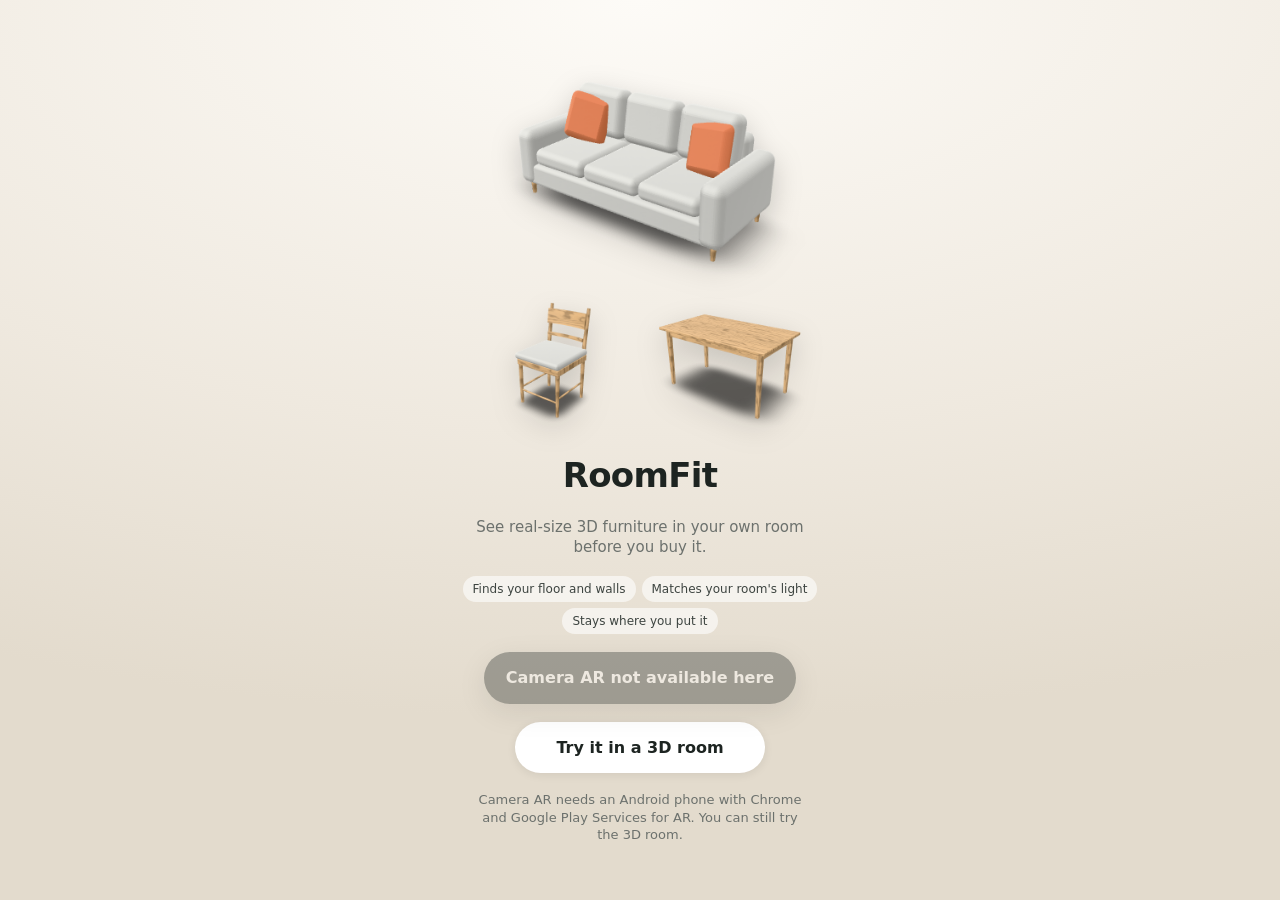
==== web/furniture/index.html @ 558df898 "Add RoomFit: place 3D furniture in your room with the phone camera A WebXR AR web app in web/furnitu" ====
<!doctype html>
<html lang="en">
<head>
<meta charset="utf-8">
<meta name="viewport" content="width=device-width, initial-scale=1, viewport-fit=cover, user-scalable=no">
<title>RoomFit</title>
<meta name="description" content="Place real-size 3D furniture in your room with your phone's camera.">
<meta name="theme-color" content="#1d2421">
<link rel="manifest" href="manifest.webmanifest">
<link rel="icon" href="icons/icon-192.png">
<link rel="apple-touch-icon" href="icons/icon-192.png">
<style>
  :root {
    --ink: #1d2421; --paper: #f7f4ee; --card: #ffffffee; --muted: #6c716d;
    --accent: #1f8a76; --accent-2: #5fe0c8; --danger: #d6453d; --glass: rgba(20, 26, 24, .62);
    --r: 18px; --shadow: 0 8px 30px rgba(0,0,0,.25);
  }
  * { box-sizing: border-box; -webkit-tap-highlight-color: transparent; }
  html, body { margin: 0; height: 100%; overflow: hidden; background: #1d2421; color: var(--ink);
    font: 15px/1.35 system-ui, -apple-system, "Segoe UI", Roboto, sans-serif; }
  button { font: inherit; color: inherit; border: 0; background: none; cursor: pointer; }
  canvas#view { position: fixed; inset: 0; width: 100%; height: 100%; display: block; }

  /* ---------- Start screen ---------- */
  #start { position: fixed; inset: 0; z-index: 20; display: flex; flex-direction: column; align-items: center;
    justify-content: center; gap: 18px; padding: 24px 20px calc(24px + env(safe-area-inset-bottom));
    background: radial-gradient(120% 80% at 50% 0%, #fdfbf7 0%, #efe9df 60%, #e3dbcd 100%); text-align: center; }
  #start .hero { width: min(340px, 82vw); aspect-ratio: 1.35; display: grid; grid-template-columns: 1fr 1fr; gap: 10px; }
  #start .hero img { width: 100%; height: 100%; object-fit: contain; filter: drop-shadow(0 10px 14px rgba(0,0,0,.18)); }
  #start .hero img:first-child { grid-column: 1 / 3; height: 130%; margin-top: -12%; }
  #start h1 { margin: 6px 0 0; font-size: 34px; letter-spacing: -.02em; }
  #start p { margin: 0; color: var(--muted); max-width: 340px; }
  .btn { display: inline-flex; align-items: center; justify-content: center; gap: 10px; min-width: 250px;
    padding: 15px 22px; border-radius: 999px; font-weight: 650; font-size: 16px; }
  .btn.primary { background: var(--ink); color: #fff; box-shadow: var(--shadow); }
  .btn.primary:disabled { opacity: .35; cursor: default; }
  .btn.ghost { background: #fff; color: var(--ink); box-shadow: 0 2px 10px rgba(0,0,0,.08); }
  #support { font-size: 13px; max-width: 330px; }
  .feat { display: flex; flex-wrap: wrap; gap: 6px; justify-content: center; max-width: 360px; }
  .feat span { font-size: 12px; padding: 5px 10px; border-radius: 999px; background: #fff9; color: #3d4440; }

  /* ---------- HUD (the AR DOM overlay) ---------- */
  #hud { position: fixed; inset: 0; z-index: 10; display: none; touch-action: none; user-select: none; -webkit-user-select: none; color: #fff; }
  #hud.on { display: block; }
  .top { position: absolute; left: 0; right: 0; top: 0; display: flex; align-items: flex-start; gap: 8px;
    padding: calc(12px + env(safe-area-inset-top)) 12px 0; pointer-events: none; }
  .top > * { pointer-events: auto; }
  .round { width: 44px; height: 44px; border-radius: 50%; background: var(--glass); backdrop-filter: blur(10px);
    -webkit-backdrop-filter: blur(10px); display: grid; place-items: center; flex: none; }
  .round svg { width: 22px; height: 22px; }
  .chips { display: flex; flex-wrap: wrap; gap: 6px; flex: 1; }
  .chip { display: inline-flex; align-items: center; gap: 6px; height: 32px; padding: 0 12px; border-radius: 999px;
    background: var(--glass); backdrop-filter: blur(10px); -webkit-backdrop-filter: blur(10px); font-size: 13px; font-weight: 550; }
  .chip i { width: 8px; height: 8px; border-radius: 50%; background: #f0b84a; box-shadow: 0 0 0 3px #f0b84a33; }
  .chip.ok i { background: var(--accent-2); box-shadow: 0 0 0 3px #5fe0c833; }
  .chip.off { display: none; }

  #scan { position: absolute; left: 50%; top: 42%; transform: translate(-50%, -50%); text-align: center; pointer-events: none;
    padding: 18px 20px; border-radius: var(--r); background: var(--glass); backdrop-filter: blur(8px); -webkit-backdrop-filter: blur(8px);
    width: min(300px, 80vw); transition: opacity .3s; }
  #scan.hide { opacity: 0; }
  #scan .phone { width: 46px; height: 76px; margin: 0 auto 10px; border: 3px solid #fff; border-radius: 10px; animation: sweep 2.4s ease-in-out infinite; }
  @keyframes sweep { 0%,100% { transform: translateX(-26px) rotate(-8deg); } 50% { transform: translateX(26px) rotate(8deg); } }
  #scan b { display: block; font-size: 16px; margin-bottom: 4px; }
  #scan span { font-size: 13px; opacity: .85; }

  /* Selected piece tools */
  #tools { position: absolute; left: 50%; bottom: calc(150px + env(safe-area-inset-bottom)); transform: translate(-50%, 20px);
    width: min(440px, calc(100vw - 24px)); padding: 10px 12px 12px; border-radius: var(--r); background: var(--card); color: var(--ink);
    box-shadow: var(--shadow); opacity: 0; pointer-events: none; transition: opacity .2s, transform .2s; }
  #tools.on { opacity: 1; pointer-events: auto; transform: translate(-50%, 0); }
  #tools .row { display: flex; align-items: center; gap: 8px; }
  #tools .name { flex: 1; font-weight: 700; font-size: 15px; white-space: nowrap; overflow: hidden; text-overflow: ellipsis; }
  #tools .name small { display: block; font-weight: 500; color: var(--muted); font-size: 12px; }
  .ibtn { width: 42px; height: 42px; border-radius: 12px; background: #eef0ee; display: grid; place-items: center; flex: none; }
  .ibtn svg { width: 22px; height: 22px; }
  .ibtn.del { background: #fde9e7; color: var(--danger); }
  .swatches { display: flex; gap: 8px; margin-top: 10px; }
  .sw { width: 30px; height: 30px; border-radius: 50%; border: 2px solid #fff; box-shadow: 0 0 0 1px #0002; }
  .sw.on { box-shadow: 0 0 0 2px var(--accent); }
  #dial { position: relative; margin-top: 10px; height: 40px; border-radius: 12px; background: repeating-linear-gradient(90deg, #d9dcd9 0 2px, transparent 2px 14px), #eef0ee;
    display: grid; place-items: center; font-size: 12px; font-weight: 600; color: var(--muted); touch-action: none; }
  #dial b { color: var(--ink); }

  /* Catalog tray */
  #tray { position: absolute; left: 0; right: 0; bottom: 0; padding: 10px 12px calc(12px + env(safe-area-inset-bottom));
    background: linear-gradient(to top, rgba(0,0,0,.55), transparent); }
  #tray .hint { font-size: 12px; text-align: center; margin-bottom: 8px; opacity: .9; text-shadow: 0 1px 3px #000a; }
  .cards { display: flex; gap: 10px; justify-content: center; }
  .card { width: min(31vw, 132px); border-radius: 16px; background: var(--card); color: var(--ink); padding: 6px 6px 8px;
    box-shadow: var(--shadow); touch-action: none; text-align: center; transition: transform .15s; }
  .card:active, .card.drag { transform: scale(.94); }
  .card img { width: 100%; aspect-ratio: 1.25; object-fit: contain; display: block; pointer-events: none; -webkit-user-drag: none; }
  .card b { font-size: 13px; display: block; }
  .card small { font-size: 11px; color: var(--muted); }

  #toast { position: absolute; left: 50%; top: calc(70px + env(safe-area-inset-top)); transform: translate(-50%, -10px); padding: 9px 16px;
    border-radius: 999px; background: var(--ink); color: #fff; font-size: 14px; font-weight: 600; opacity: 0; transition: .25s; pointer-events: none;
    white-space: nowrap; box-shadow: var(--shadow); }
  #toast.on { opacity: 1; transform: translate(-50%, 0); }
  #loading { position: fixed; inset: 0; z-index: 30; display: grid; place-items: center; background: #f2eee6; color: var(--muted); font-weight: 600; }
</style>
<script type="importmap">{ "imports": { "three": "./vendor/three.module.min.js" } }</script>
</head>
<body>
<canvas id="view"></canvas>

<div id="loading">Getting the furniture ready…</div>

<section id="start">
  <div class="hero"><img id="heroSofa" alt=""><img id="heroChair" alt=""><img id="heroTable" alt=""></div>
  <h1>RoomFit</h1>
  <p>See real-size 3D furniture in your own room before you buy it.</p>
  <div class="feat"><span>Finds your floor and walls</span><span>Matches your room's light</span><span>Stays where you put it</span></div>
  <button class="btn primary" id="btnAR" disabled>Checking your camera…</button>
  <button class="btn ghost" id="btnPreview">Try it in a 3D room</button>
  <p id="support"></p>
</section>

<div id="hud">
  <div class="top">
    <button class="round" id="btnExit" aria-label="Close"><svg viewBox="0 0 24 24" fill="none" stroke="currentColor" stroke-width="2.4" stroke-linecap="round"><path d="M6 6l12 12M18 6L6 18"/></svg></button>
    <div class="chips">
      <span class="chip" id="chipFloor"><i></i><span>Finding floor</span></span>
      <span class="chip off" id="chipWalls"><i></i><span></span></span>
      <span class="chip off" id="chipLight"><i></i><span>Light matched</span></span>
    </div>
    <button class="round" id="btnClear" aria-label="Remove all"><svg viewBox="0 0 24 24" fill="none" stroke="currentColor" stroke-width="2" stroke-linecap="round" stroke-linejoin="round"><path d="M3 12a9 9 0 1 0 3-6.7L3 8"/><path d="M3 3v5h5"/></svg></button>
  </div>

  <div id="scan"><div class="phone"></div><b>Point at the floor</b><span>Move your phone slowly from side to side</span></div>

  <div id="tools">
    <div class="row">
      <div class="name" id="selName">Chair<small>Oak · grey</small></div>
      <button class="ibtn" id="rotL" aria-label="Turn left"><svg viewBox="0 0 24 24" fill="none" stroke="currentColor" stroke-width="2" stroke-linecap="round" stroke-linejoin="round"><path d="M3 12a9 9 0 1 0 3-6.7L3 8"/><path d="M3 3v5h5"/></svg></button>
      <button class="ibtn" id="rotR" aria-label="Turn right"><svg viewBox="0 0 24 24" fill="none" stroke="currentColor" stroke-width="2" stroke-linecap="round" stroke-linejoin="round"><path d="M21 12a9 9 0 1 1-3-6.7L21 8"/><path d="M21 3v5h-5"/></svg></button>
      <button class="ibtn" id="btnDup" aria-label="Add another"><svg viewBox="0 0 24 24" fill="none" stroke="currentColor" stroke-width="2" stroke-linecap="round"><rect x="8" y="8" width="12" height="12" rx="2"/><path d="M4 16V6a2 2 0 0 1 2-2h10"/></svg></button>
      <button class="ibtn del" id="btnDel" aria-label="Delete"><svg viewBox="0 0 24 24" fill="none" stroke="currentColor" stroke-width="2" stroke-linecap="round" stroke-linejoin="round"><path d="M4 7h16M10 11v6M14 11v6M6 7l1 12a2 2 0 0 0 2 2h6a2 2 0 0 0 2-2l1-12M9 7V4h6v3"/></svg></button>
    </div>
    <div class="swatches" id="swatches"></div>
    <div id="dial"><span>↔ Drag here to turn · <b id="deg">0°</b></span></div>
  </div>

  <div id="tray">
    <div class="hint" id="trayHint">Drag a piece into your room · tap to drop it at the circle</div>
    <div class="cards" id="cards"></div>
  </div>

  <div id="toast"></div>
</div>

<script type="module" src="app.js"></script>
<script>
  if ('serviceWorker' in navigator) addEventListener('load', () => navigator.serviceWorker.register('sw.js').catch(() => {}));
</script>
</body>
</html>
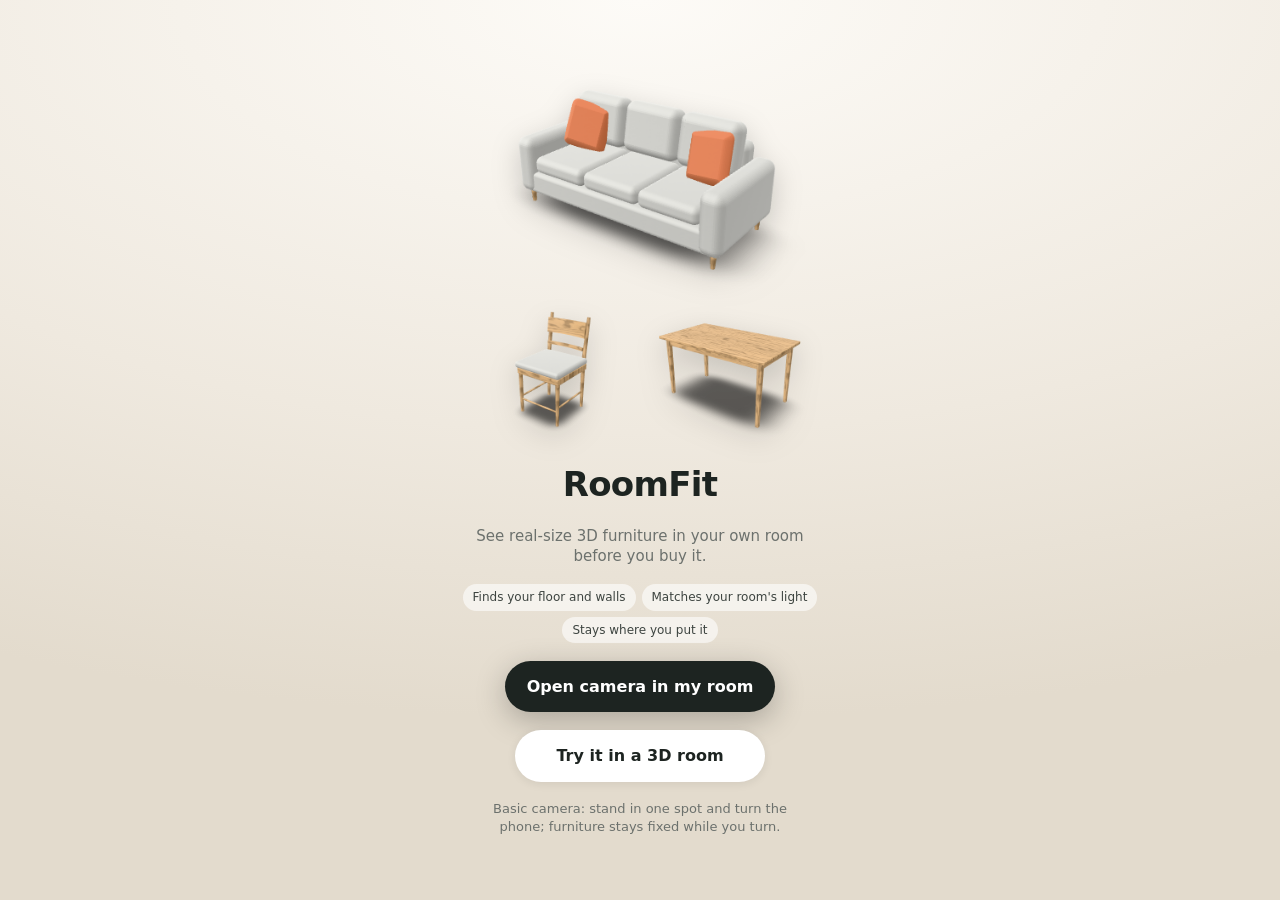
==== commit 42104257: "RoomFit: basic camera mode for phones without Google's AR Phones where Chrome can't run WebXR AR (no" ====
--- a/web/furniture/index.html
+++ b/web/furniture/index.html
@@ -19,6 +19,7 @@
   html, body { margin: 0; height: 100%; overflow: hidden; background: #1d2421; color: var(--ink);
     font: 15px/1.35 system-ui, -apple-system, "Segoe UI", Roboto, sans-serif; }
   button { font: inherit; color: inherit; border: 0; background: none; cursor: pointer; }
+  #cam { position: fixed; inset: 0; width: 100%; height: 100%; object-fit: cover; display: none; background: #000; }
   canvas#view { position: fixed; inset: 0; width: 100%; height: 100%; display: block; }
 
   /* ---------- Start screen ---------- */
@@ -36,6 +37,10 @@
   .btn.primary:disabled { opacity: .35; cursor: default; }
   .btn.ghost { background: #fff; color: var(--ink); box-shadow: 0 2px 10px rgba(0,0,0,.08); }
   #support { font-size: 13px; max-width: 330px; }
+  #why { font-size: 13px; max-width: 340px; padding: 12px 14px; border-radius: 14px; background: #fff9; color: #3d4440; }
+  #why a { color: var(--accent); font-weight: 600; }
+  #why .pill { display: block; margin: 10px auto 0; width: max-content; padding: 9px 16px; border-radius: 999px;
+    background: var(--accent); color: #fff; text-decoration: none; }
   .feat { display: flex; flex-wrap: wrap; gap: 6px; justify-content: center; max-width: 360px; }
   .feat span { font-size: 12px; padding: 5px 10px; border-radius: 999px; background: #fff9; color: #3d4440; }
 
@@ -103,6 +108,7 @@
 <script type="importmap">{ "imports": { "three": "./vendor/three.module.min.js" } }</script>
 </head>
 <body>
+<video id="cam" playsinline muted autoplay></video>
 <canvas id="view"></canvas>
 
 <div id="loading">Getting the furniture ready…</div>
@@ -115,6 +121,7 @@
   <button class="btn primary" id="btnAR" disabled>Checking your camera…</button>
   <button class="btn ghost" id="btnPreview">Try it in a 3D room</button>
   <p id="support"></p>
+  <p id="why" hidden></p>
 </section>
 
 <div id="hud">
@@ -124,6 +131,7 @@
       <span class="chip" id="chipFloor"><i></i><span>Finding floor</span></span>
       <span class="chip off" id="chipWalls"><i></i><span></span></span>
       <span class="chip off" id="chipLight"><i></i><span>Light matched</span></span>
+      <button class="chip ok off" id="chipHeight"><i></i><span>Phone at 1.4 m</span></button>
     </div>
     <button class="round" id="btnClear" aria-label="Remove all"><svg viewBox="0 0 24 24" fill="none" stroke="currentColor" stroke-width="2" stroke-linecap="round" stroke-linejoin="round"><path d="M3 12a9 9 0 1 0 3-6.7L3 8"/><path d="M3 3v5h5"/></svg></button>
   </div>
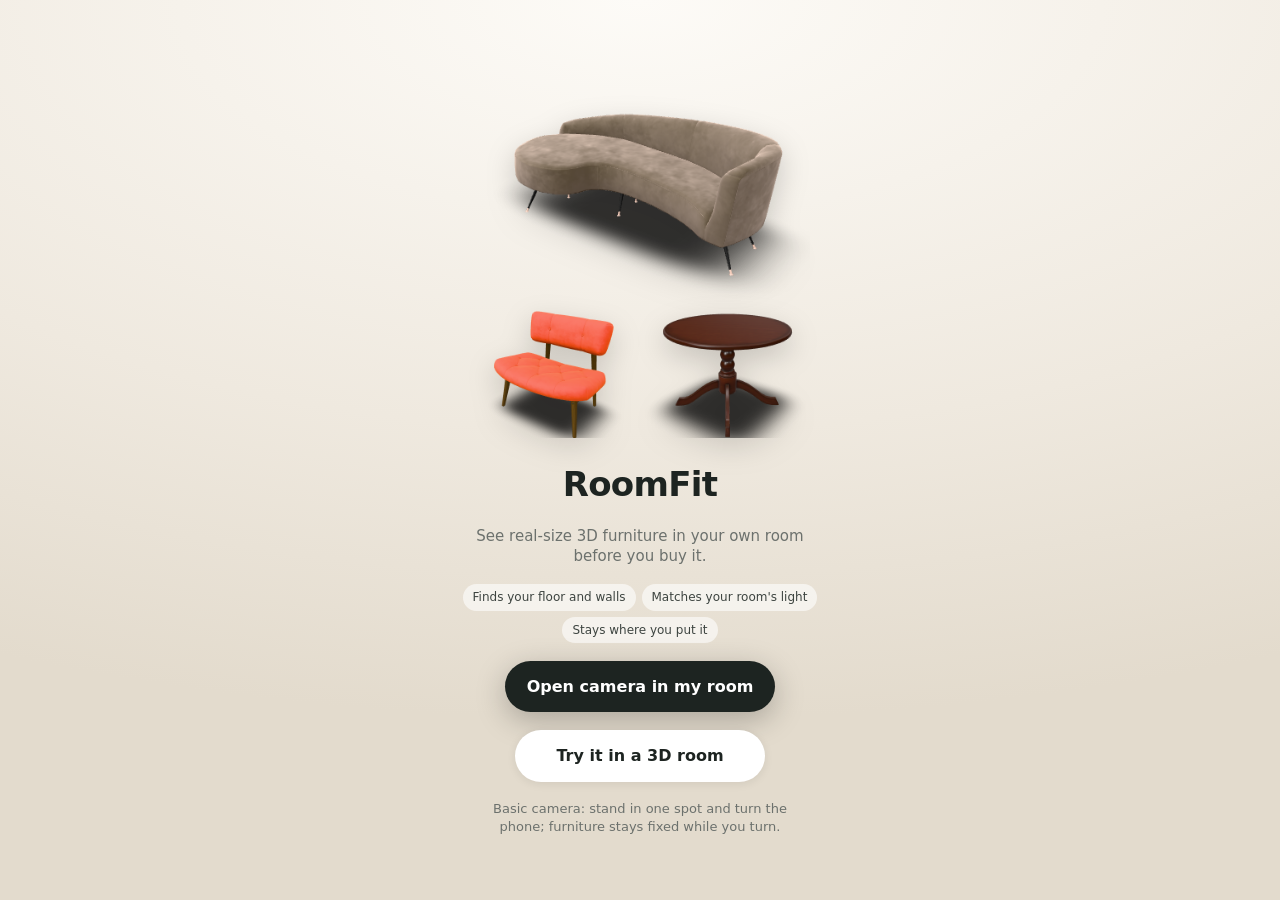
==== commit 50614c03: "RoomFit: real 3D models, floor and wall setup, furniture stays on the floor - Real product-style glT" ====
--- a/web/furniture/index.html
+++ b/web/furniture/index.html
@@ -88,6 +88,23 @@
   #dial b { color: var(--ink); }
 
   /* Catalog tray */
+  #setup { position: absolute; left: 50%; bottom: calc(14px + env(safe-area-inset-bottom)); transform: translateX(-50%);
+    width: min(440px, calc(100vw - 24px)); padding: 12px 14px 14px; border-radius: var(--r); background: var(--card); color: var(--ink);
+    box-shadow: var(--shadow); display: none; }
+  #hud.setup #setup { display: block; }
+  #hud.setup #tray, #hud.setup #tools { display: none; }
+  #setup .steps { display: flex; gap: 6px; margin-bottom: 8px; }
+  #setup .steps span { font-size: 12px; font-weight: 650; padding: 4px 10px; border-radius: 999px; background: #eef0ee; color: var(--muted); }
+  #setup .steps span.on { background: var(--ink); color: #fff; }
+  #setup .steps span.done { background: #d9f3ec; color: var(--accent); }
+  #setup b#setupTitle { display: block; font-size: 17px; }
+  #setup p { margin: 4px 0 10px; font-size: 14px; color: #4a504c; }
+  #heightRow { display: flex; align-items: center; gap: 10px; margin-bottom: 12px; font-size: 13px; font-weight: 600; }
+  #heightRow input { flex: 1; accent-color: var(--accent); }
+  #setup .row { display: flex; gap: 8px; }
+  .sbtn { flex: 1; height: 46px; border-radius: 14px; background: #eef0ee; font-weight: 650; }
+  .sbtn.main { flex: 1.6; background: var(--ink); color: #fff; }
+  .sbtn:disabled { opacity: .4; }
   #tray { position: absolute; left: 0; right: 0; bottom: 0; padding: 10px 12px calc(12px + env(safe-area-inset-bottom));
     background: linear-gradient(to top, rgba(0,0,0,.55), transparent); }
   #tray .hint { font-size: 12px; text-align: center; margin-bottom: 8px; opacity: .9; text-shadow: 0 1px 3px #000a; }
@@ -131,8 +148,8 @@
       <span class="chip" id="chipFloor"><i></i><span>Finding floor</span></span>
       <span class="chip off" id="chipWalls"><i></i><span></span></span>
       <span class="chip off" id="chipLight"><i></i><span>Light matched</span></span>
-      <button class="chip ok off" id="chipHeight"><i></i><span>Phone at 1.4 m</span></button>
     </div>
+    <button class="round" id="btnRoom" aria-label="Mark floor and walls"><svg viewBox="0 0 24 24" fill="none" stroke="currentColor" stroke-width="2" stroke-linecap="round" stroke-linejoin="round"><path d="M4 20V6l8-3 8 3v14"/><path d="M12 3v11"/><path d="M4 20l8-6 8 6"/></svg></button>
     <button class="round" id="btnClear" aria-label="Remove all"><svg viewBox="0 0 24 24" fill="none" stroke="currentColor" stroke-width="2" stroke-linecap="round" stroke-linejoin="round"><path d="M3 12a9 9 0 1 0 3-6.7L3 8"/><path d="M3 3v5h5"/></svg></button>
   </div>
 
@@ -150,6 +167,18 @@
     <div id="dial"><span>↔ Drag here to turn · <b id="deg">0°</b></span></div>
   </div>
 
+  <div id="setup">
+    <div class="steps"><span id="stFloor">1 · Floor</span><span id="stWalls">2 · Walls</span></div>
+    <b id="setupTitle">Set the floor</b>
+    <p id="setupText"></p>
+    <label id="heightRow"><span>Phone height</span><input type="range" id="height" min="0.8" max="1.9" step="0.01" value="1.4"><b id="heightVal">1.40 m</b></label>
+    <div class="row">
+      <button class="sbtn" id="setupAlt">Skip</button>
+      <button class="sbtn main" id="setupMain">Set floor</button>
+      <button class="sbtn" id="setupDone">Done</button>
+    </div>
+  </div>
+
   <div id="tray">
     <div class="hint" id="trayHint">Drag a piece into your room · tap to drop it at the circle</div>
     <div class="cards" id="cards"></div>
